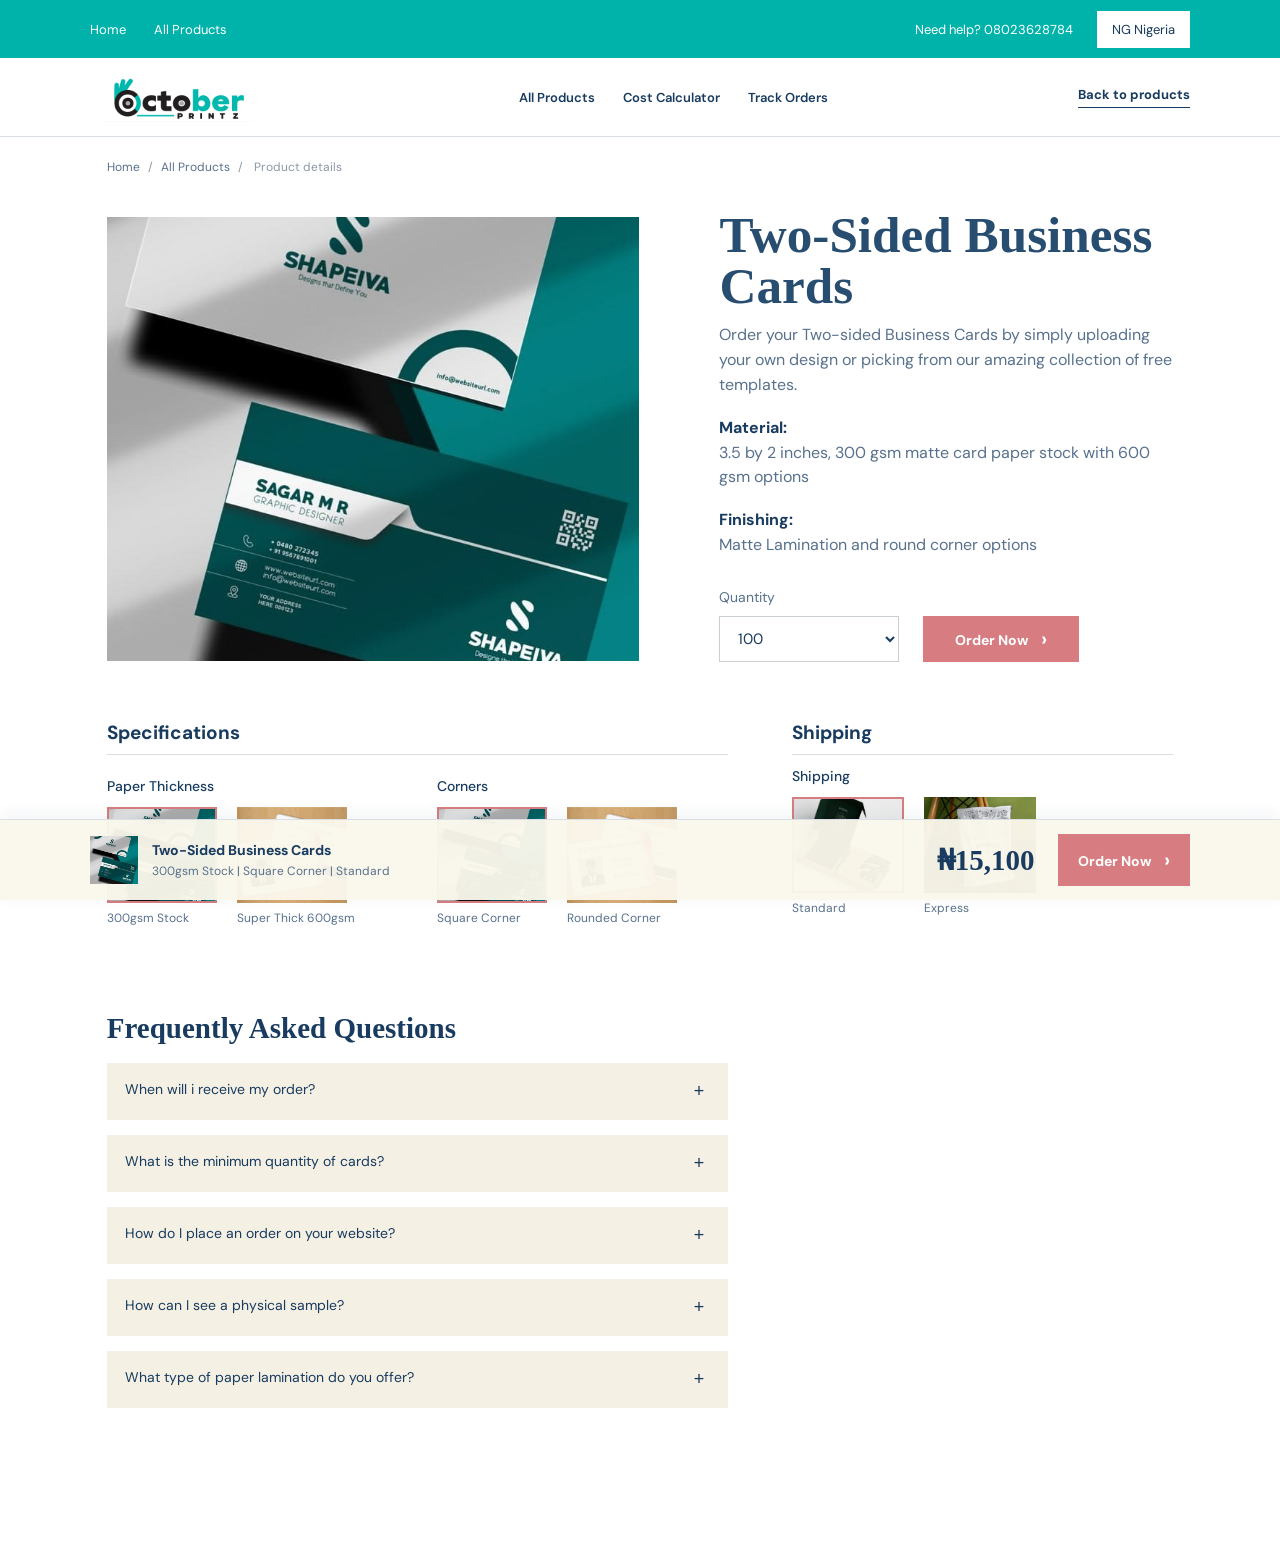
==== product.html @ b880ec07 "First commit" ====
<!DOCTYPE html>
<html lang="en">
<head>
    <meta charset="UTF-8">
    <meta name="viewport" content="width=device-width, initial-scale=1.0">
    <link rel="preconnect" href="https://fonts.googleapis.com">
    <link rel="preconnect" href="https://fonts.gstatic.com" crossorigin>
    <link href="https://fonts.googleapis.com/css2?family=DM+Sans:wght@400;500;600;700&display=swap" rel="stylesheet">
    <link rel="stylesheet" href="product.css">
    <style>.site-header,.utility-bar,.main-bar { background: #00b3aa; color: #fff; }.site-header a,.utility-bar a,.main-bar a { color: #fff; }.country { border-color: rgba(255,255,255,.7); background: #fff; color: #183b5f; }.main-bar { background: #fff; color: #183b5f; }.main-bar a { color: #183b5f; }.main-bar nav a:hover { color: #d77d81; }.logo { background: #fff; padding: 9px 14px; }</style>
    <title>Product Details - October Printz</title>
</head>
<body>
    <header class="site-header">
        <div class="utility-bar"><nav><a href="index.html">Home</a><a href="products.html">All Products</a></nav><span>Need help? <a href="tel:08023628784">08023628784</a></span><span class="country">NG Nigeria</span></div>
        <div class="main-bar"><a class="logo" href="index.html"><img src="october_printz_logo_transparent.png" alt="October Printz"></a><nav><a href="products.html">All Products</a><a href="cost calculator/cost.html">Cost Calculator</a><a href="track order/track.html">Track Orders</a></nav><a class="back-link" href="products.html">Back to products</a></div>
    </header>
    <main>
        <div class="breadcrumbs"><a href="index.html">Home</a><span>/</span><a href="products.html">All Products</a><span>/</span> Product details</div>
        <section class="product-hero">
            <img class="product-image" id="productImage" src="images/buisness card.jpg" alt="Two-Sided Business Cards">
            <div class="product-copy">
                <h1 id="productName">Two-Sided Business Cards</h1>
                <p id="productDescription">Order your Two-sided Business Cards by simply uploading your own design or picking from our amazing collection of free templates.</p>
                <p class="spec-copy"><strong>Material:</strong><br><span id="material">3.5 by 2 inches, 300 gsm matte card paper stock with 600 gsm options</span></p>
                <p class="spec-copy"><strong>Finishing:</strong><br><span id="finishing">Matte Lamination and round corner options</span></p>
                <div class="order-controls"><label for="quantity">Quantity</label><div class="order-line"><select id="quantity"><option value="1">100</option><option value="2">200</option><option value="5">500</option><option value="10">1,000</option></select><button class="order-button" id="orderButton" type="button">Order Now <span>›</span></button></div></div>
            </div>
        </section>
        <section class="detail-grid">
            <div class="detail-section"><h2>Specifications</h2><div class="options-grid"><div class="option-group"><h3>Paper Thickness</h3><div class="option-list"><button class="option selected" type="button"><img src="images/buisness card.jpg" alt="300gsm stock"><span>300gsm Stock</span></button><button class="option" type="button"><img src="images/buisness card.png" alt="600gsm stock"><span>Super Thick 600gsm</span></button></div></div><div class="option-group"><h3>Corners</h3><div class="option-list"><button class="option selected" type="button"><img src="images/buisness card.jpg" alt="Square corner"><span>Square Corner</span></button><button class="option" type="button"><img src="images/buisness card.png" alt="Rounded corner"><span>Rounded Corner</span></button></div></div></div></div>
            <div class="detail-section shipping"><h2>Shipping</h2><div class="option-group"><h3>Shipping</h3><div class="option-list"><button class="option selected" type="button"><img src="images/packaging.jpg" alt="Standard shipping"><span>Standard</span></button><button class="option" type="button"><img src="images/bag branding.jpeg" alt="Express shipping"><span>Express</span></button></div></div></div>
        </section>
        <section class="faq-reviews"><div class="faq"><h2>Frequently Asked Questions</h2><div class="faq-item"><span>When will i receive my order?</span><button type="button">+</button></div><div class="faq-answer">Most standard orders are ready within 3-5 working days.</div><div class="faq-item"><span>What is the minimum quantity of cards?</span><button type="button">+</button></div><div class="faq-answer">The minimum quantity is 100 pieces.</div><div class="faq-item"><span>How do I place an order on your website?</span><button type="button">+</button></div><div class="faq-answer">Choose your quantity and select Order Now to continue.</div><div class="faq-item"><span>How can I see a physical sample?</span><button type="button">+</button></div><div class="faq-answer">Contact the studio to request a physical sample before production.</div><div class="faq-item"><span>What type of paper lamination do you offer?</span><button type="button">+</button></div><div class="faq-answer">We offer matte lamination and other finishing options on request.</div></div></section>
    </main>
    <div class="sticky-order"><div class="sticky-product"><img id="stickyImage" src="images/buisness card.jpg" alt=""><div><strong id="stickyName">Two-Sided Business Cards</strong><span>300gsm Stock | Square Corner | Standard</span></div></div><strong class="sticky-total" id="total">₦15,100</strong><button class="sticky-button" id="stickyButton" type="button">Order Now <span>›</span></button></div>
    <script>
        const params = new URLSearchParams(location.search);
        const productName = params.get('name') || 'Two-Sided Business Cards';
        const productImage = params.get('image') || 'images/buisness card.jpg';
        const basePrice = Number(params.get('price')) || 15100;
        const unit = params.get('unit') || 'per 100';
        document.title = `${productName} - October Printz`;
        document.querySelector('#productName').textContent = productName;
        document.querySelector('#stickyName').textContent = productName;
        document.querySelector('#productImage').src = productImage;
        document.querySelector('#productImage').alt = productName;
        document.querySelector('#stickyImage').src = productImage;
        const quantity = document.querySelector('#quantity');
        const total = document.querySelector('#total');
        function updateTotal() { total.textContent = `₦${(basePrice * Number(quantity.value)).toLocaleString('en-NG')}`; }
        quantity.addEventListener('change', updateTotal);
        document.querySelectorAll('.option-list').forEach((list) => list.querySelectorAll('.option').forEach((option) => option.addEventListener('click', () => {
            list.querySelector('.selected').classList.remove('selected');
            option.classList.add('selected');
        })));
        document.querySelectorAll('.faq-item').forEach(item => item.addEventListener('click', () => item.classList.toggle('open')));
        document.querySelector('#orderButton').addEventListener('click', () => location.href = `cost calculator/cost.html?product=${encodeURIComponent(productName)}`);
        document.querySelector('#stickyButton').addEventListener('click', () => location.href = `cost calculator/cost.html?product=${encodeURIComponent(productName)}`);
        updateTotal();
    </script>
</body>
</html>
---- product.css ----
:root {
    --ink: #183b5f;
    --coral: #d77d81;
    --paper: #ffffff;
    --cream: #f4f0e4;
    --blue-soft: #edf7ff;
    --line: #d9dfe5;
    --muted: #58718d;
}

* { box-sizing: border-box; }
html { scroll-behavior: smooth; }
body { margin: 0; color: var(--ink); background: var(--paper); font-family: 'DM Sans', sans-serif; }
a { color: inherit; text-decoration: none; }

.site-header { border-bottom: 1px solid var(--line); background: #fff; }
.utility-bar, .main-bar { display: flex; align-items: center; justify-content: space-between; padding: 0 7vw; }
.utility-bar { min-height: 58px; gap: 24px; font-size: 13px; }
.utility-bar nav, .main-bar nav { display: flex; gap: 28px; align-items: center; }
.utility-bar > span:first-of-type { margin-left: auto; }
.country { border: 1px solid var(--line); padding: 9px 14px; }
.main-bar { min-height: 78px; }
.logo img { width: 150px; display: block; }
.main-bar nav { font-size: 13px; font-weight: 600; }
.back-link { border-bottom: 1px solid var(--ink); padding-bottom: 4px; font-size: 13px; font-weight: 700; }

main { max-width: 1220px; margin: auto; padding: 0 6vw 120px; }
.breadcrumbs { margin: 22px 0 42px; color: #8a98a6; font-size: 12px; }
.breadcrumbs a { color: var(--muted); }
.breadcrumbs span { padding: 0 8px; }
.product-hero { display: grid; grid-template-columns: minmax(0, 1.08fr) minmax(350px, .92fr); gap: 80px; align-items: start; }
.product-image { width: 100%; aspect-ratio: 1.2; object-fit: cover; background: var(--cream); }
.product-copy h1 { margin: -8px 0 12px; color: #274d70; font: 600 clamp(32px, 4vw, 56px)/1 'Georgia', serif; }
.product-copy > p { max-width: 470px; margin: 0 0 18px; color: var(--muted); line-height: 1.55; }
.spec-copy { margin: 18px 0; color: var(--muted); line-height: 1.5; }
.spec-copy strong { color: var(--ink); }
.order-controls { margin-top: 30px; }
.order-controls label { display: block; margin-bottom: 10px; color: var(--muted); font-size: 14px; }
.order-line { display: flex; gap: 24px; align-items: center; }
.order-line select { width: 180px; height: 46px; padding: 0 14px; border: 1px solid #c9cfd5; background: #fff; color: var(--ink); font: 15px 'DM Sans', sans-serif; }
.order-button, .sticky-button { border: 0; background: var(--coral); color: #fff; font: 700 14px 'DM Sans', sans-serif; cursor: pointer; }
.order-button { height: 46px; padding: 0 32px; }
.order-button span, .sticky-button span { margin-left: 10px; font-size: 20px; vertical-align: -1px; }

.detail-grid { display: grid; grid-template-columns: 1.55fr .95fr; gap: 64px; margin-top: 58px; }
.detail-section h2 { margin: 0 0 12px; padding-bottom: 9px; border-bottom: 1px solid var(--line); font-size: 19px; }
.options-grid { display: grid; grid-template-columns: repeat(2, minmax(0, 1fr)); gap: 28px 38px; padding-top: 10px; }
.option-group h3 { margin: 0 0 12px; font-size: 14px; font-weight: 500; }
.option-list { display: flex; gap: 20px; flex-wrap: wrap; }
.option { min-width: 110px; }
.option { padding: 0; border: 0; background: transparent; color: inherit; text-align: left; cursor: pointer; font: inherit; }
.option img { display: block; width: 110px; height: 96px; object-fit: cover; background: #e9ebed; }
.option.selected img { outline: 2px solid var(--coral); outline-offset: -2px; }
.option span { display: block; margin-top: 7px; color: var(--muted); font-size: 12px; }
.option:focus-visible img, .option:hover img { outline: 2px solid var(--ink); outline-offset: -2px; }
.shipping .option-list { gap: 20px; }
.shipping .option img { width: 112px; }
.faq-reviews { display: grid; grid-template-columns: 1.55fr .95fr; gap: 64px; margin-top: 62px; }
.faq h2, .reviews h2 { margin-bottom: 18px; border: 0; font: 600 29px 'Georgia', serif; }
.faq-item { margin-bottom: 15px; padding: 17px 18px; background: var(--cream); display: flex; justify-content: space-between; gap: 20px; font-size: 14px; }
.faq-item button { border: 0; background: transparent; color: var(--ink); font-size: 18px; cursor: pointer; }
.faq-answer { display: none; padding: 0 18px 17px; background: var(--cream); color: var(--muted); font-size: 13px; line-height: 1.5; }
.faq-item.open + .faq-answer { display: block; }
.reviews { padding: 34px 32px; background: var(--blue-soft); }
.review { margin-top: 16px; padding: 18px; border: 1px solid #d8e1e9; background: #fff; color: var(--muted); font-size: 13px; line-height: 1.55; }
.review strong { display: block; margin-bottom: 9px; color: var(--ink); }

.sticky-order { position: fixed; right: 0; bottom: 0; left: 0; z-index: 10; display: flex; align-items: center; justify-content: space-between; gap: 24px; padding: 14px 7vw; background: rgba(250, 247, 236, .96); border-top: 1px solid var(--line); box-shadow: 0 -4px 16px rgba(24, 59, 95, .06); }
.sticky-product { display: flex; align-items: center; gap: 14px; min-width: 0; }
.sticky-product img { width: 48px; height: 48px; object-fit: cover; }
.sticky-product strong, .sticky-product span { display: block; }
.sticky-product strong { font-size: 14px; white-space: nowrap; overflow: hidden; text-overflow: ellipsis; }
.sticky-product span { margin-top: 4px; color: var(--muted); font-size: 12px; }
.sticky-total { margin-left: auto; font: 700 29px 'Georgia', serif; white-space: nowrap; }
.sticky-button { padding: 13px 20px; white-space: nowrap; }

@media (max-width: 800px) {
    .main-bar nav, .utility-bar > span:first-of-type { display: none; }
    .product-hero, .detail-grid, .faq-reviews { grid-template-columns: 1fr; gap: 38px; }
    .product-image { aspect-ratio: 1.3; }
    .detail-grid, .faq-reviews { margin-top: 42px; }
}
@media (max-width: 520px) {
    .utility-bar, .main-bar { padding: 0 6vw; }
    .utility-bar { min-height: 50px; font-size: 11px; }
    .main-bar { min-height: 68px; }
    .logo img { width: 130px; }
    main { padding: 0 6vw 125px; }
    .breadcrumbs { margin-bottom: 30px; }
    .product-copy h1 { font-size: 36px; }
    .order-line { align-items: stretch; flex-direction: column; gap: 12px; }
    .order-line select, .order-button { width: 100%; }
    .options-grid { grid-template-columns: 1fr; }
    .reviews { padding: 26px 20px; }
    .sticky-order { padding: 10px 5vw; gap: 10px; }
    .sticky-product img { width: 38px; height: 38px; }
    .sticky-product strong { max-width: 120px; }
    .sticky-total { font-size: 22px; }
    .sticky-button { padding: 12px 13px; font-size: 12px; }
}
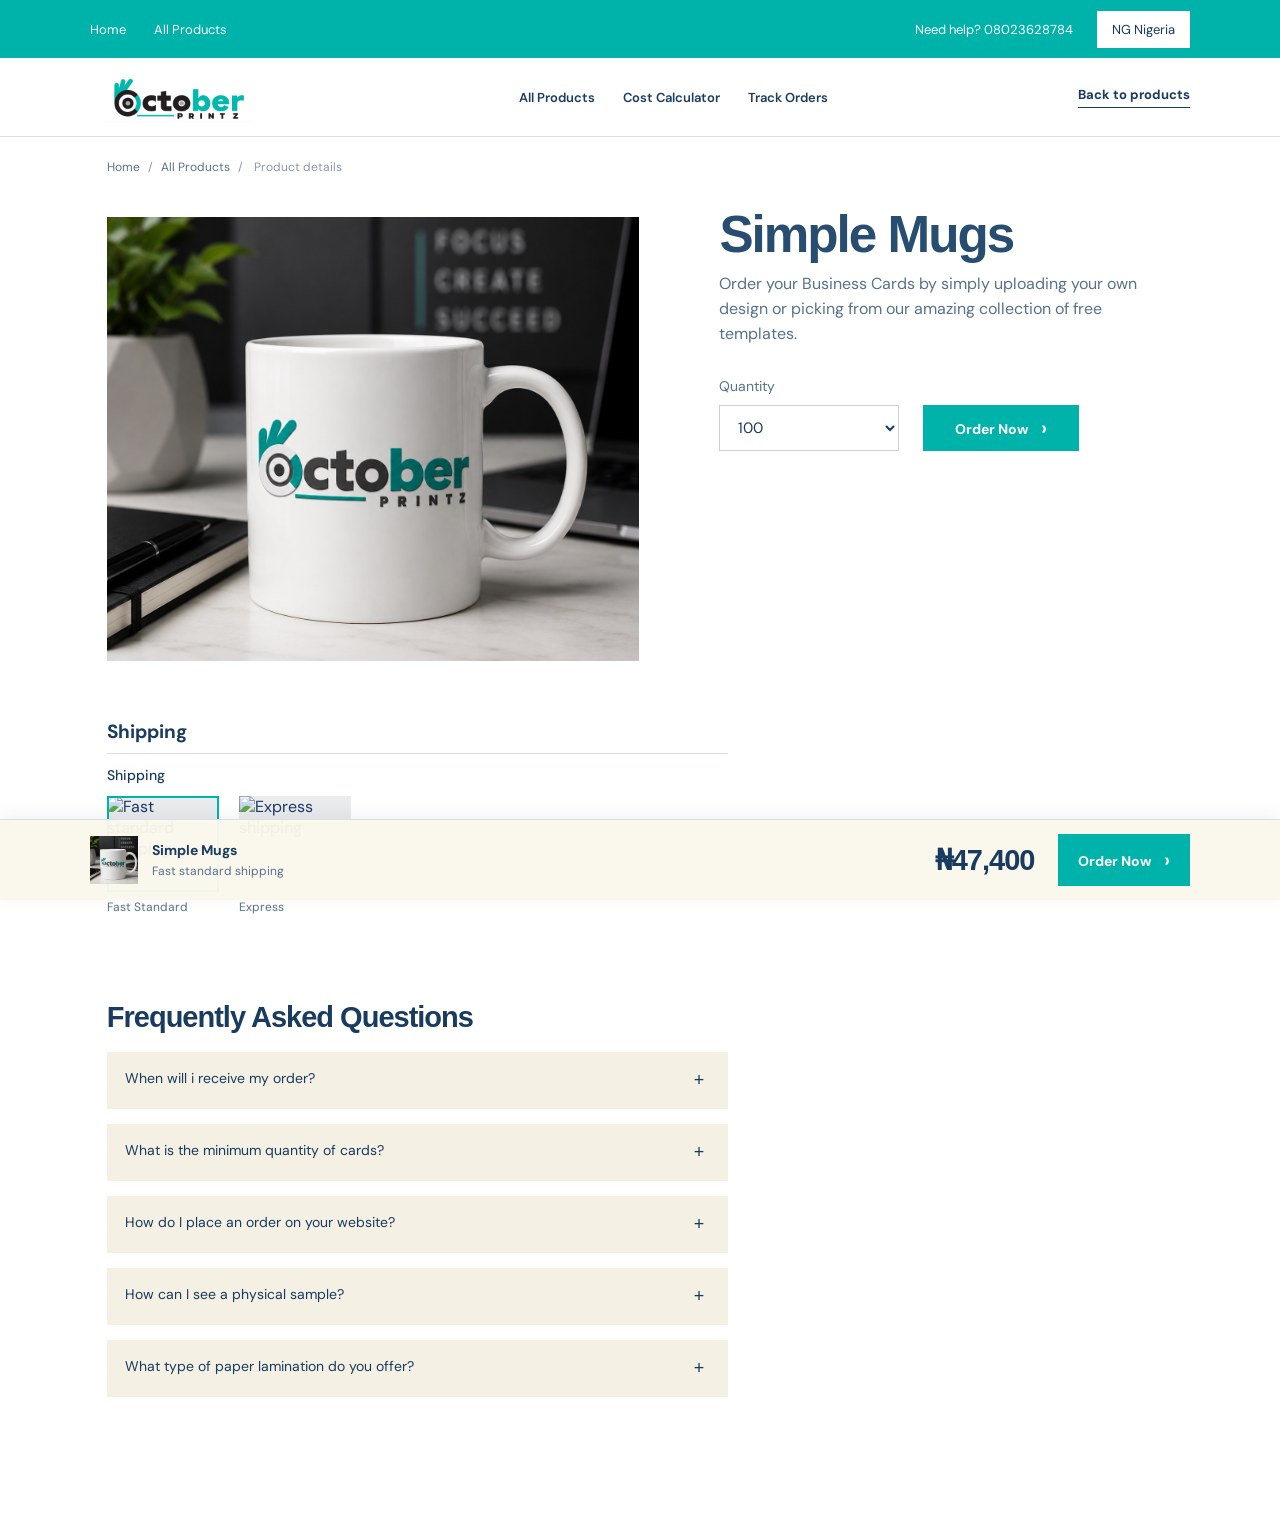
==== commit 25f3261a: "firt commit" ====
--- a/product.html
+++ b/product.html
@@ -7,7 +7,7 @@
     <link rel="preconnect" href="https://fonts.gstatic.com" crossorigin>
     <link href="https://fonts.googleapis.com/css2?family=DM+Sans:wght@400;500;600;700&display=swap" rel="stylesheet">
     <link rel="stylesheet" href="product.css">
-    <style>.site-header,.utility-bar,.main-bar { background: #00b3aa; color: #fff; }.site-header a,.utility-bar a,.main-bar a { color: #fff; }.country { border-color: rgba(255,255,255,.7); background: #fff; color: #183b5f; }.main-bar { background: #fff; color: #183b5f; }.main-bar a { color: #183b5f; }.main-bar nav a:hover { color: #d77d81; }.logo { background: #fff; padding: 9px 14px; }</style>
+    <style>.site-header,.utility-bar,.main-bar { background: #00b3aa; color: #fff; }.site-header a,.utility-bar a,.main-bar a { color: #fff; }.country { border-color: rgba(255,255,255,.7); background: #fff; color: #183b5f; }.main-bar { background: #fff; color: #183b5f; }.main-bar a { color: #183b5f; }.main-bar nav a:hover { color: #00b3aa; }.logo { background: #fff; padding: 9px 14px; }</style>
     <title>Product Details - October Printz</title>
 </head>
 <body>
@@ -20,32 +20,75 @@
         <section class="product-hero">
             <img class="product-image" id="productImage" src="images/buisness card.jpg" alt="Two-Sided Business Cards">
             <div class="product-copy">
-                <h1 id="productName">Two-Sided Business Cards</h1>
-                <p id="productDescription">Order your Two-sided Business Cards by simply uploading your own design or picking from our amazing collection of free templates.</p>
-                <p class="spec-copy"><strong>Material:</strong><br><span id="material">3.5 by 2 inches, 300 gsm matte card paper stock with 600 gsm options</span></p>
-                <p class="spec-copy"><strong>Finishing:</strong><br><span id="finishing">Matte Lamination and round corner options</span></p>
+                <h1 id="productName">Simple Mugs</h1>
+                <p id="productDescription">Order your Simple Mugs by simply uploading your own design or picking from our amazing collection of free templates.</p>
                 <div class="order-controls"><label for="quantity">Quantity</label><div class="order-line"><select id="quantity"><option value="1">100</option><option value="2">200</option><option value="5">500</option><option value="10">1,000</option></select><button class="order-button" id="orderButton" type="button">Order Now <span>›</span></button></div></div>
             </div>
         </section>
         <section class="detail-grid">
-            <div class="detail-section"><h2>Specifications</h2><div class="options-grid"><div class="option-group"><h3>Paper Thickness</h3><div class="option-list"><button class="option selected" type="button"><img src="images/buisness card.jpg" alt="300gsm stock"><span>300gsm Stock</span></button><button class="option" type="button"><img src="images/buisness card.png" alt="600gsm stock"><span>Super Thick 600gsm</span></button></div></div><div class="option-group"><h3>Corners</h3><div class="option-list"><button class="option selected" type="button"><img src="images/buisness card.jpg" alt="Square corner"><span>Square Corner</span></button><button class="option" type="button"><img src="images/buisness card.png" alt="Rounded corner"><span>Rounded Corner</span></button></div></div></div></div>
-            <div class="detail-section shipping"><h2>Shipping</h2><div class="option-group"><h3>Shipping</h3><div class="option-list"><button class="option selected" type="button"><img src="images/packaging.jpg" alt="Standard shipping"><span>Standard</span></button><button class="option" type="button"><img src="images/bag branding.jpeg" alt="Express shipping"><span>Express</span></button></div></div></div>
+            <div class="detail-section shipping"><h2>Shipping</h2><div class="option-group"><h3>Shipping</h3><div class="option-list"><button class="option selected" type="button"><img src="https://printivo.s3.us-west-2.amazonaws.com/files/addons/1570526064-standard-shipping-png" alt="Fast standard shipping"><span>Fast Standard</span></button><button class="option" type="button"><img src="https://printivo.s3.us-west-2.amazonaws.com/files/addons/1570526064-standard-shipping-png" alt="Express shipping"><span>Express</span></button></div></div></div>
         </section>
         <section class="faq-reviews"><div class="faq"><h2>Frequently Asked Questions</h2><div class="faq-item"><span>When will i receive my order?</span><button type="button">+</button></div><div class="faq-answer">Most standard orders are ready within 3-5 working days.</div><div class="faq-item"><span>What is the minimum quantity of cards?</span><button type="button">+</button></div><div class="faq-answer">The minimum quantity is 100 pieces.</div><div class="faq-item"><span>How do I place an order on your website?</span><button type="button">+</button></div><div class="faq-answer">Choose your quantity and select Order Now to continue.</div><div class="faq-item"><span>How can I see a physical sample?</span><button type="button">+</button></div><div class="faq-answer">Contact the studio to request a physical sample before production.</div><div class="faq-item"><span>What type of paper lamination do you offer?</span><button type="button">+</button></div><div class="faq-answer">We offer matte lamination and other finishing options on request.</div></div></section>
     </main>
-    <div class="sticky-order"><div class="sticky-product"><img id="stickyImage" src="images/buisness card.jpg" alt=""><div><strong id="stickyName">Two-Sided Business Cards</strong><span>300gsm Stock | Square Corner | Standard</span></div></div><strong class="sticky-total" id="total">₦15,100</strong><button class="sticky-button" id="stickyButton" type="button">Order Now <span>›</span></button></div>
+    <div class="sticky-order"><div class="sticky-product"><img id="stickyImage" src="images/buisness card.jpg" alt=""><div><strong id="stickyName">Two-Sided Business Cards</strong><span>Fast standard shipping</span></div></div><strong class="sticky-total" id="total">₦15,100</strong><button class="sticky-button" id="stickyButton" type="button">Order Now <span>›</span></button></div>
     <script>
         const params = new URLSearchParams(location.search);
-        const productName = params.get('name') || 'Two-Sided Business Cards';
-        const productImage = params.get('image') || 'images/buisness card.jpg';
-        const basePrice = Number(params.get('price')) || 15100;
-        const unit = params.get('unit') || 'per 100';
+        const productCategory = params.get('category') || 'cards';
+        const productName = params.get('product') || params.get('name') || 'Simple Mugs';
+        const productImage = params.get('image') || 'c66749a1-6100-46e8-b5e4-2307f6904f64.png';
+        const basePrice = Number(params.get('price')) || 47400;
+        const unit = params.get('unit') || 'per 10';
+        const addToCart = () => {
+            const cartKey = 'octoberPrintzCart';
+            const cart = JSON.parse(localStorage.getItem(cartKey) || '[]');
+            const quantityValue = Number(quantity.value) || 1;
+            const existing = cart.find((item) => item.name === productName);
+            if (existing) existing.quantity += quantityValue;
+            else cart.push({ name: productName, image: productImage, price: basePrice, unit, quantity: quantityValue });
+            localStorage.setItem(cartKey, JSON.stringify(cart));
+        };
+        const productCopyMap = {
+            cards: {
+                description: 'Order your Business Cards by simply uploading your own design or picking from our amazing collection of free templates.',
+                material: '3.5 by 2 inches, 300 gsm matte card paper stock with 600 gsm options',
+                finishing: 'Matte Lamination and round corner options'
+            },
+            mugs: {
+                description: 'Order your Simple Mugs by simply uploading your own design or picking from our amazing collection of free templates.',
+                material: '11 oz ceramic mug, premium white finish with durable print quality',
+                finishing: 'Gloss or matte protective coating'
+            },
+            clothing: {
+                description: 'Order your T-Shirts by simply uploading your own design or picking from our amazing collection of free templates.',
+                material: 'Premium cotton blend with soft-touch finish for everyday wear',
+                finishing: 'High-quality printing and durable wash-ready finish'
+            },
+            campaign: {
+                description: 'Order your Campaign Materials by simply uploading your own design or picking from our amazing collection of free templates.',
+                material: 'High quality campaign-ready fabric and paper stock depending on the product',
+                finishing: 'Full-colour print with premium finish options'
+            },
+            bags: {
+                description: 'Order your Branded Bags by simply uploading your own design or picking from our amazing collection of free templates.',
+                material: 'Durable paper or fabric bag stock with premium branded finish',
+                finishing: 'Premium print finish and sturdy carry construction'
+            },
+            default: {
+                description: 'Order your product by simply uploading your own design or picking from our amazing collection of free templates.',
+                material: 'Premium material selected for the best result and durability',
+                finishing: 'Professional finishing for a sharp, lasting presentation'
+            }
+        };
+        const buildProductDescription = (name) => `Order your ${name} by simply uploading your own design or picking from our amazing collection of free templates.`;
+        const thisProduct = productCopyMap[productCategory] || productCopyMap.default;
+        thisProduct.description = thisProduct.description || buildProductDescription(productName);
         document.title = `${productName} - October Printz`;
         document.querySelector('#productName').textContent = productName;
         document.querySelector('#stickyName').textContent = productName;
         document.querySelector('#productImage').src = productImage;
         document.querySelector('#productImage').alt = productName;
         document.querySelector('#stickyImage').src = productImage;
+        document.querySelector('#productDescription').textContent = thisProduct.description;
         const quantity = document.querySelector('#quantity');
         const total = document.querySelector('#total');
         function updateTotal() { total.textContent = `₦${(basePrice * Number(quantity.value)).toLocaleString('en-NG')}`; }
@@ -55,8 +98,14 @@
             option.classList.add('selected');
         })));
         document.querySelectorAll('.faq-item').forEach(item => item.addEventListener('click', () => item.classList.toggle('open')));
-        document.querySelector('#orderButton').addEventListener('click', () => location.href = `cost calculator/cost.html?product=${encodeURIComponent(productName)}`);
-        document.querySelector('#stickyButton').addEventListener('click', () => location.href = `cost calculator/cost.html?product=${encodeURIComponent(productName)}`);
+        document.querySelector('#orderButton').addEventListener('click', () => {
+            addToCart();
+            location.href = `project.html?product=${encodeURIComponent(productName)}&name=${encodeURIComponent(productName)}&image=${encodeURIComponent(productImage)}&price=${encodeURIComponent(basePrice)}&unit=${encodeURIComponent(unit)}`;
+        });
+        document.querySelector('#stickyButton').addEventListener('click', () => {
+            addToCart();
+            location.href = `project.html?product=${encodeURIComponent(productName)}&name=${encodeURIComponent(productName)}&image=${encodeURIComponent(productImage)}&price=${encodeURIComponent(basePrice)}&unit=${encodeURIComponent(unit)}`;
+        });
         updateTotal();
     </script>
 </body>
--- a/product.css
+++ b/product.css
@@ -1,6 +1,7 @@
 :root {
     --ink: #183b5f;
-    --coral: #d77d81;
+    --brand: #00b3aa;
+    --coral: var(--brand);
     --paper: #ffffff;
     --cream: #f4f0e4;
     --blue-soft: #edf7ff;
@@ -13,7 +14,7 @@
 body { margin: 0; color: var(--ink); background: var(--paper); font-family: 'DM Sans', sans-serif; }
 a { color: inherit; text-decoration: none; }
 
-.site-header { border-bottom: 1px solid var(--line); background: #fff; }
+.site-header { border-bottom: 1px solid var(--line); background: #000000; }
 .utility-bar, .main-bar { display: flex; align-items: center; justify-content: space-between; padding: 0 7vw; }
 .utility-bar { min-height: 58px; gap: 24px; font-size: 13px; }
 .utility-bar nav, .main-bar nav { display: flex; gap: 28px; align-items: center; }
@@ -30,16 +31,19 @@
 .breadcrumbs span { padding: 0 8px; }
 .product-hero { display: grid; grid-template-columns: minmax(0, 1.08fr) minmax(350px, .92fr); gap: 80px; align-items: start; }
 .product-image { width: 100%; aspect-ratio: 1.2; object-fit: cover; background: var(--cream); }
-.product-copy h1 { margin: -8px 0 12px; color: #274d70; font: 600 clamp(32px, 4vw, 56px)/1 'Georgia', serif; }
+.product-copy h1 { margin: -8px 0 12px; color: #274d70; font: 600 clamp(32px, 4vw, 56px)/1 'Space Grotesk', sans-serif; letter-spacing: -2px; }
 .product-copy > p { max-width: 470px; margin: 0 0 18px; color: var(--muted); line-height: 1.55; }
-.spec-copy { margin: 18px 0; color: var(--muted); line-height: 1.5; }
-.spec-copy strong { color: var(--ink); }
+.product-meta { display: grid; grid-template-columns: repeat(2, minmax(0, 1fr)); gap: 18px; margin: 22px 0 12px; }
+.meta-box { padding: 16px 18px; border: 1px solid var(--line); background: #f9fbfd; }
+.meta-box h2 { margin: 0 0 8px; font-size: 16px; color: var(--ink); }
+.meta-box p { margin: 0; color: var(--muted); line-height: 1.6; font-size: 14px; }
 .order-controls { margin-top: 30px; }
 .order-controls label { display: block; margin-bottom: 10px; color: var(--muted); font-size: 14px; }
 .order-line { display: flex; gap: 24px; align-items: center; }
 .order-line select { width: 180px; height: 46px; padding: 0 14px; border: 1px solid #c9cfd5; background: #fff; color: var(--ink); font: 15px 'DM Sans', sans-serif; }
 .order-button, .sticky-button { border: 0; background: var(--coral); color: #fff; font: 700 14px 'DM Sans', sans-serif; cursor: pointer; }
 .order-button { height: 46px; padding: 0 32px; }
+.order-button:hover, .sticky-button:hover { background: #00998f; }
 .order-button span, .sticky-button span { margin-left: 10px; font-size: 20px; vertical-align: -1px; }
 
 .detail-grid { display: grid; grid-template-columns: 1.55fr .95fr; gap: 64px; margin-top: 58px; }
@@ -56,7 +60,7 @@
 .shipping .option-list { gap: 20px; }
 .shipping .option img { width: 112px; }
 .faq-reviews { display: grid; grid-template-columns: 1.55fr .95fr; gap: 64px; margin-top: 62px; }
-.faq h2, .reviews h2 { margin-bottom: 18px; border: 0; font: 600 29px 'Georgia', serif; }
+.faq h2, .reviews h2 { margin-bottom: 18px; border: 0; font: 600 29px 'Space Grotesk', sans-serif; letter-spacing: -1px; }
 .faq-item { margin-bottom: 15px; padding: 17px 18px; background: var(--cream); display: flex; justify-content: space-between; gap: 20px; font-size: 14px; }
 .faq-item button { border: 0; background: transparent; color: var(--ink); font-size: 18px; cursor: pointer; }
 .faq-answer { display: none; padding: 0 18px 17px; background: var(--cream); color: var(--muted); font-size: 13px; line-height: 1.5; }
@@ -71,7 +75,7 @@
 .sticky-product strong, .sticky-product span { display: block; }
 .sticky-product strong { font-size: 14px; white-space: nowrap; overflow: hidden; text-overflow: ellipsis; }
 .sticky-product span { margin-top: 4px; color: var(--muted); font-size: 12px; }
-.sticky-total { margin-left: auto; font: 700 29px 'Georgia', serif; white-space: nowrap; }
+.sticky-total { margin-left: auto; font: 700 29px 'Space Grotesk', sans-serif; letter-spacing: -1px; white-space: nowrap; }
 .sticky-button { padding: 13px 20px; white-space: nowrap; }
 
 @media (max-width: 800px) {
@@ -98,3 +102,16 @@
     .sticky-total { font-size: 22px; }
     .sticky-button { padding: 12px 13px; font-size: 12px; }
 }
+
+@media (max-width: 380px) {
+    .utility-bar { display: none; }
+    .main-bar .back-link { display: none; }
+    .product-copy h1 { font-size: 32px; letter-spacing: -1px; }
+    .product-copy > p { font-size: 14px; }
+    .sticky-order { gap: 7px; padding: 8px 4vw; }
+    .sticky-product { gap: 8px; }
+    .sticky-product strong { max-width: 95px; font-size: 12px; }
+    .sticky-product span { font-size: 10px; }
+    .sticky-total { font-size: 18px; }
+    .sticky-button { padding: 11px 9px; font-size: 11px; }
+}
